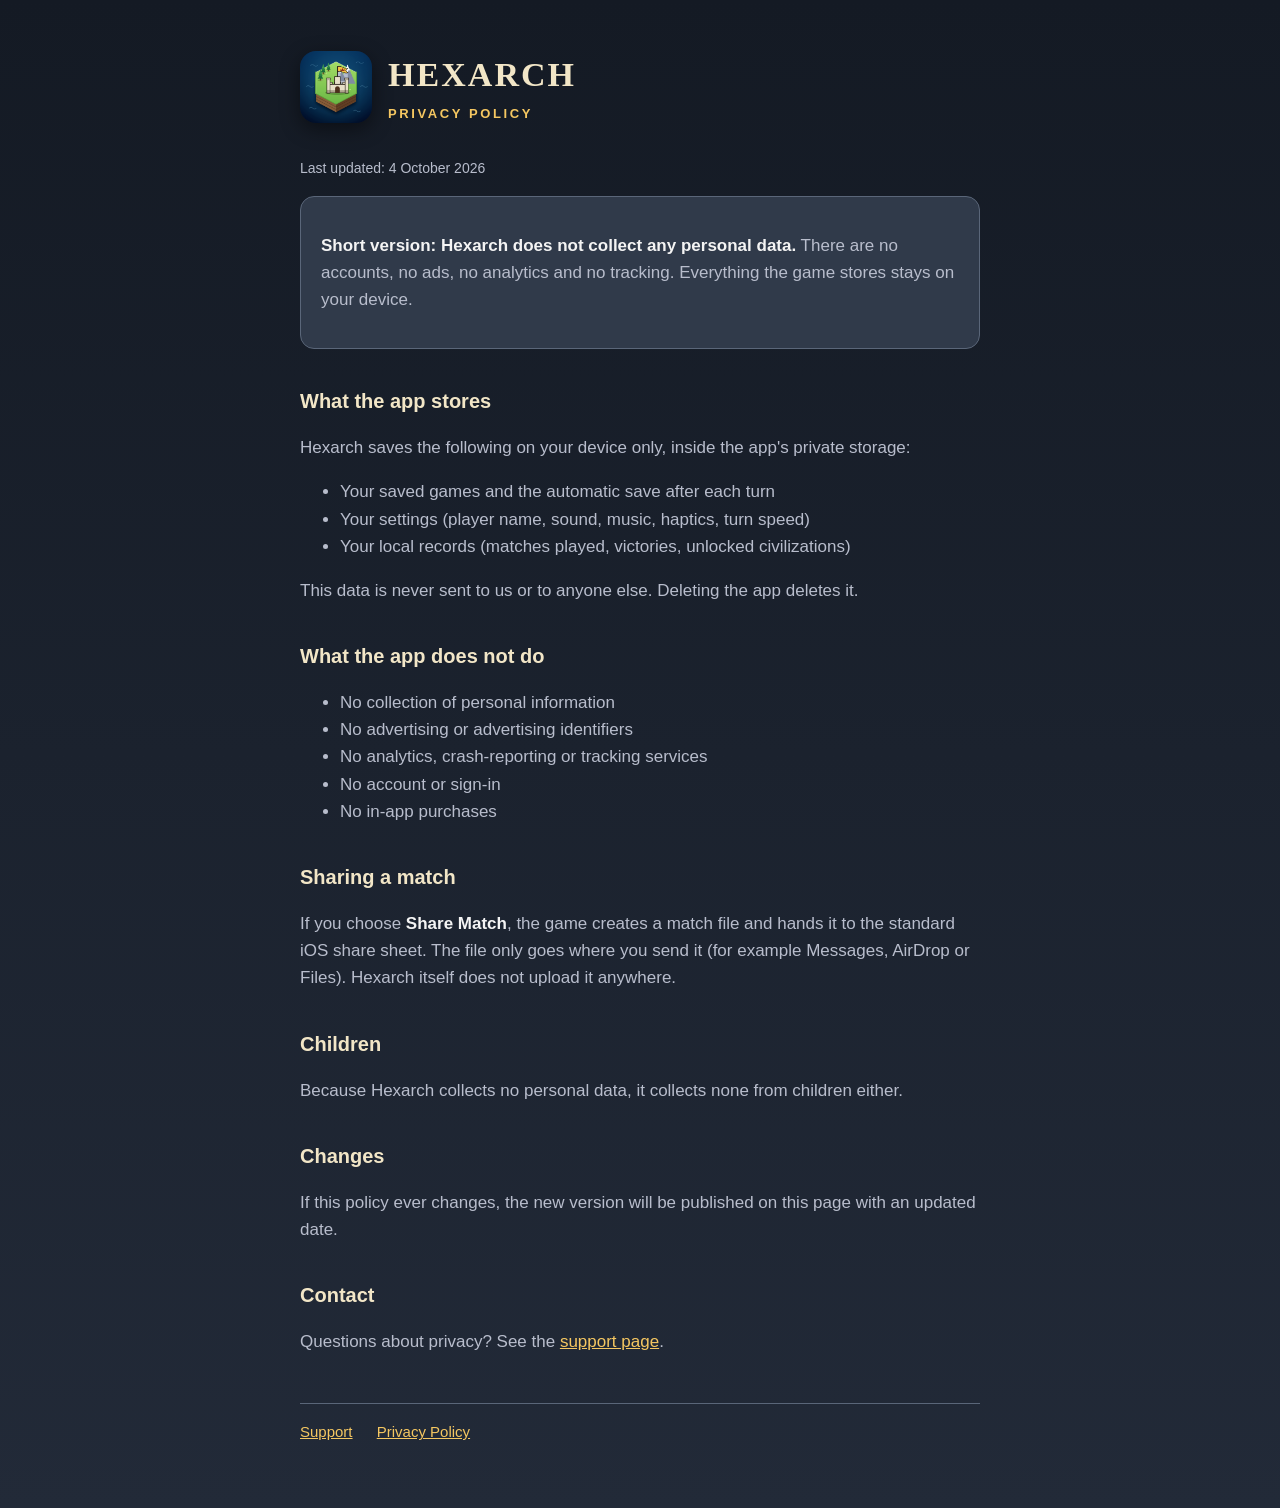
==== privacy.html @ 6b00a0af "Hexarch support and privacy pages" ====
<!DOCTYPE html>
<html lang="en">
<head>
  <meta charset="utf-8">
  <meta name="viewport" content="width=device-width, initial-scale=1">
  <title>Hexarch – Privacy Policy</title>
  <link rel="icon" href="icon.png">
  <link rel="stylesheet" href="style.css">
</head>
<body>
<main>
  <header>
    <img src="icon.png" alt="Hexarch app icon">
    <div>
      <h1>HEXARCH</h1>
      <p class="tagline">Privacy Policy</p>
    </div>
  </header>

  <p class="updated">Last updated: 4 October 2026</p>

  <div class="card">
    <p><strong>Short version: Hexarch does not collect any personal data.</strong>
    There are no accounts, no ads, no analytics and no tracking. Everything the
    game stores stays on your device.</p>
  </div>

  <h2>What the app stores</h2>
  <p>Hexarch saves the following on your device only, inside the app's private storage:</p>
  <ul>
    <li>Your saved games and the automatic save after each turn</li>
    <li>Your settings (player name, sound, music, haptics, turn speed)</li>
    <li>Your local records (matches played, victories, unlocked civilizations)</li>
  </ul>
  <p>This data is never sent to us or to anyone else. Deleting the app deletes it.</p>

  <h2>What the app does not do</h2>
  <ul>
    <li>No collection of personal information</li>
    <li>No advertising or advertising identifiers</li>
    <li>No analytics, crash-reporting or tracking services</li>
    <li>No account or sign-in</li>
    <li>No in-app purchases</li>
  </ul>

  <h2>Sharing a match</h2>
  <p>If you choose <strong>Share Match</strong>, the game creates a match file and
  hands it to the standard iOS share sheet. The file only goes where you send it
  (for example Messages, AirDrop or Files). Hexarch itself does not upload it anywhere.</p>

  <h2>Children</h2>
  <p>Because Hexarch collects no personal data, it collects none from children either.</p>

  <h2>Changes</h2>
  <p>If this policy ever changes, the new version will be published on this page
  with an updated date.</p>

  <h2>Contact</h2>
  <p>Questions about privacy? See the <a href="index.html">support page</a>.</p>

  <nav>
    <a href="index.html">Support</a>
    <a href="privacy.html">Privacy Policy</a>
  </nav>
</main>
</body>
</html>
---- style.css ----
:root {
  --bg: #141a24;
  --bg-2: #222a38;
  --card: #303a4a;
  --stroke: #5a6679;
  --text: #f4f4f4;
  --muted: #b8bdcc;
  --parchment: #f2e6c7;
  --gold: #f5c761;
}

* { box-sizing: border-box; }

body {
  margin: 0;
  min-height: 100vh;
  background: linear-gradient(180deg, var(--bg) 0%, var(--bg-2) 100%);
  color: var(--text);
  font: 17px/1.6 -apple-system, BlinkMacSystemFont, "Segoe UI", Helvetica, Arial, sans-serif;
}

main {
  max-width: 720px;
  margin: 0 auto;
  padding: 48px 20px 64px;
}

header {
  display: flex;
  align-items: center;
  gap: 16px;
  margin-bottom: 32px;
}

header img {
  width: 72px;
  height: 72px;
  border-radius: 16px;
  box-shadow: 0 6px 20px rgba(0, 0, 0, 0.45);
}

h1 {
  margin: 0;
  font-family: Georgia, "Times New Roman", serif;
  font-size: 34px;
  letter-spacing: 0.06em;
  color: var(--parchment);
}

.tagline {
  margin: 2px 0 0;
  color: var(--gold);
  font-size: 13px;
  font-weight: 700;
  letter-spacing: 0.2em;
  text-transform: uppercase;
}

h2 {
  margin: 36px 0 8px;
  font-size: 20px;
  color: var(--parchment);
}

p, li { color: var(--muted); }
strong { color: var(--text); }

a { color: var(--gold); }

.card {
  background: var(--card);
  border: 1px solid var(--stroke);
  border-radius: 14px;
  padding: 18px 20px;
  margin: 16px 0;
}

.button {
  display: inline-block;
  margin-top: 8px;
  padding: 12px 20px;
  border-radius: 12px;
  background: var(--gold);
  color: var(--bg);
  font-weight: 700;
  text-decoration: none;
}

nav {
  margin-top: 48px;
  padding-top: 16px;
  border-top: 1px solid var(--stroke);
  font-size: 15px;
}

nav a { margin-right: 20px; }

.updated {
  font-size: 14px;
  color: var(--muted);
}
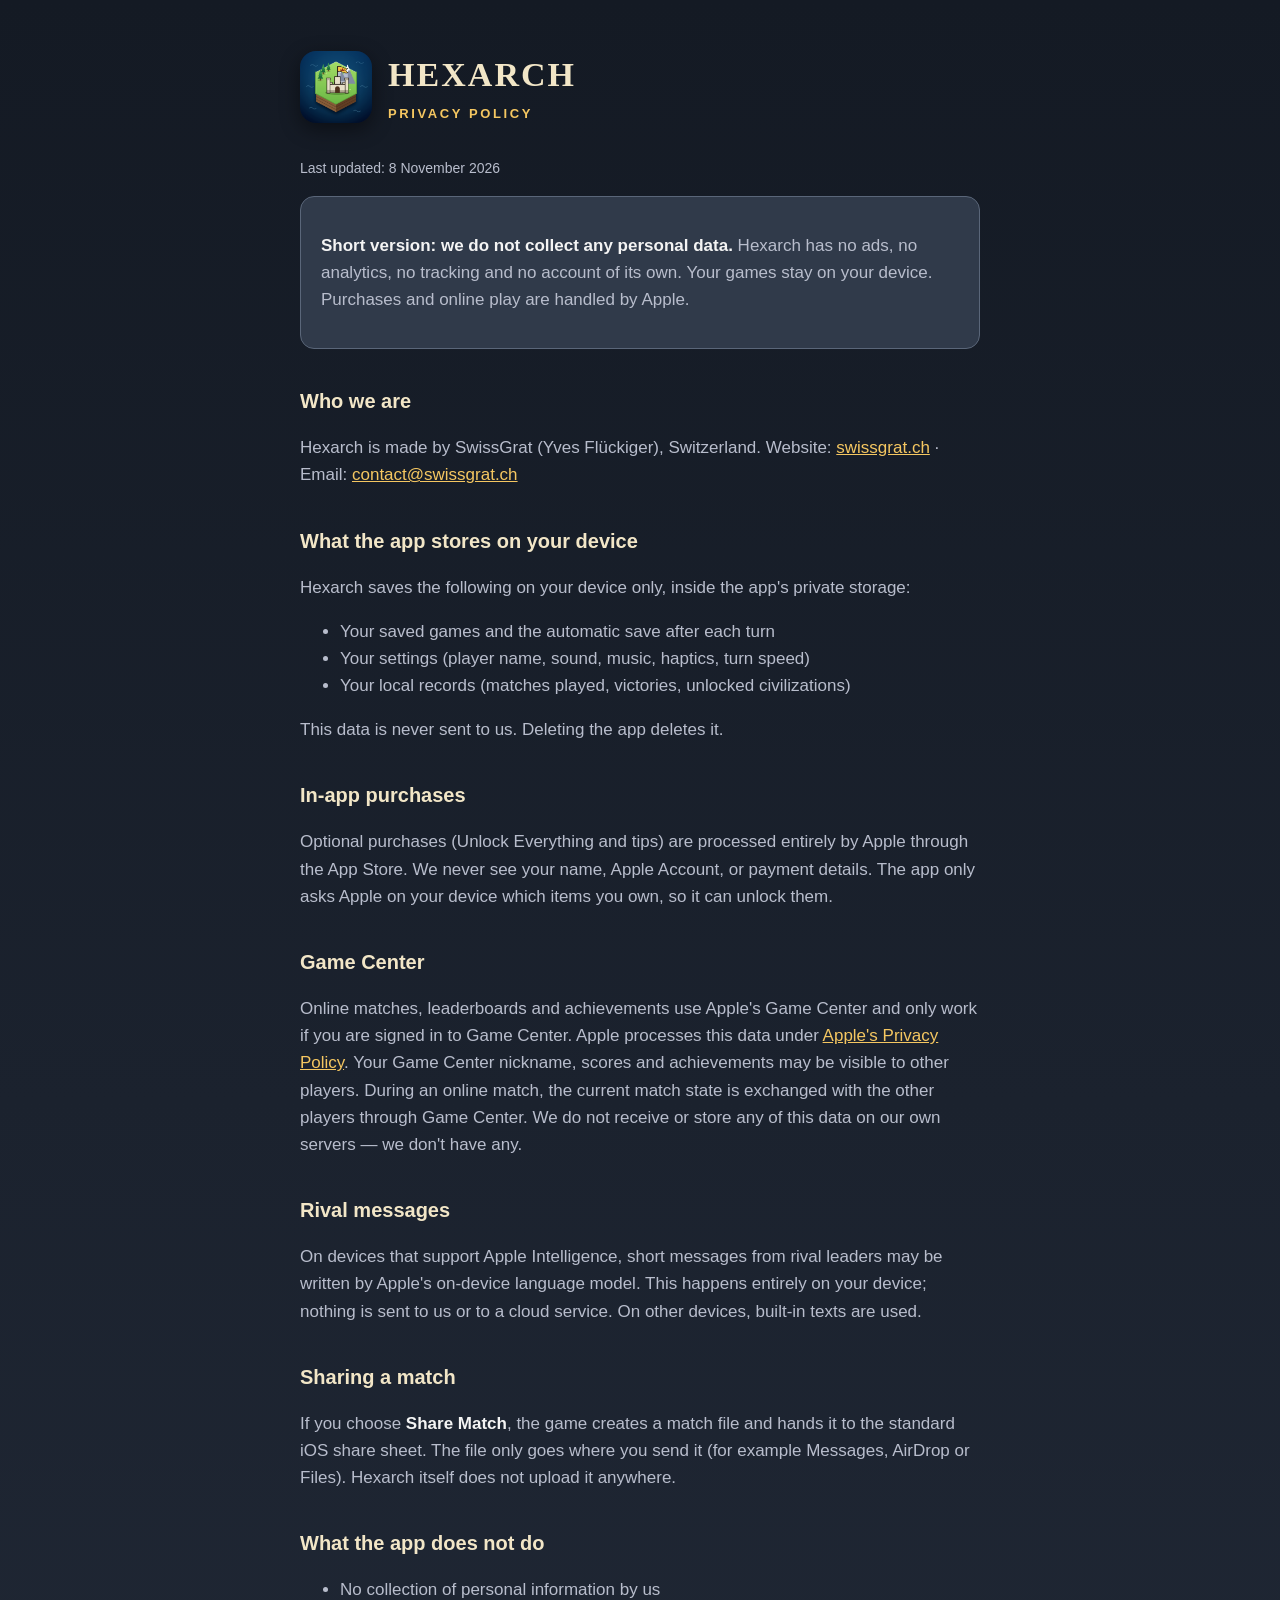
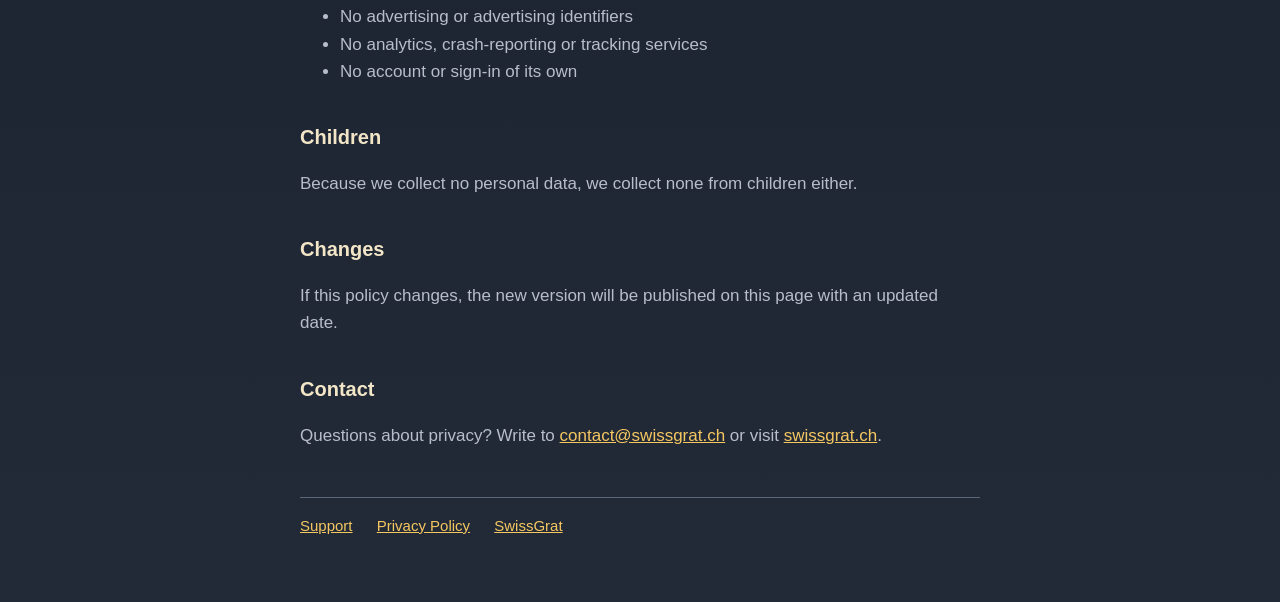
==== commit 81af74f7: "Support and privacy for 1.1: in-app purchases, Game Center, on-device rival messages, contact via sw" ====
--- a/privacy.html
+++ b/privacy.html
@@ -17,50 +17,76 @@
     </div>
   </header>
 
-  <p class="updated">Last updated: 4 October 2026</p>
+  <p class="updated">Last updated: 8 November 2026</p>
 
   <div class="card">
-    <p><strong>Short version: Hexarch does not collect any personal data.</strong>
-    There are no accounts, no ads, no analytics and no tracking. Everything the
-    game stores stays on your device.</p>
+    <p><strong>Short version: we do not collect any personal data.</strong>
+    Hexarch has no ads, no analytics, no tracking and no account of its own.
+    Your games stay on your device. Purchases and online play are handled by Apple.</p>
   </div>
 
-  <h2>What the app stores</h2>
+  <h2>Who we are</h2>
+  <p>Hexarch is made by SwissGrat (Yves Flückiger), Switzerland.
+  Website: <a href="https://swissgrat.ch">swissgrat.ch</a> ·
+  Email: <a href="mailto:contact@swissgrat.ch">contact@swissgrat.ch</a></p>
+
+  <h2>What the app stores on your device</h2>
   <p>Hexarch saves the following on your device only, inside the app's private storage:</p>
   <ul>
     <li>Your saved games and the automatic save after each turn</li>
     <li>Your settings (player name, sound, music, haptics, turn speed)</li>
     <li>Your local records (matches played, victories, unlocked civilizations)</li>
   </ul>
-  <p>This data is never sent to us or to anyone else. Deleting the app deletes it.</p>
+  <p>This data is never sent to us. Deleting the app deletes it.</p>
 
-  <h2>What the app does not do</h2>
-  <ul>
-    <li>No collection of personal information</li>
-    <li>No advertising or advertising identifiers</li>
-    <li>No analytics, crash-reporting or tracking services</li>
-    <li>No account or sign-in</li>
-    <li>No in-app purchases</li>
-  </ul>
+  <h2>In-app purchases</h2>
+  <p>Optional purchases (Unlock Everything and tips) are processed entirely by Apple
+  through the App Store. We never see your name, Apple Account, or payment details.
+  The app only asks Apple on your device which items you own, so it can unlock them.</p>
+
+  <h2>Game Center</h2>
+  <p>Online matches, leaderboards and achievements use Apple's Game Center and only
+  work if you are signed in to Game Center. Apple processes this data under
+  <a href="https://www.apple.com/legal/privacy/">Apple's Privacy Policy</a>. Your Game
+  Center nickname, scores and achievements may be visible to other players. During an
+  online match, the current match state is exchanged with the other players through
+  Game Center. We do not receive or store any of this data on our own servers — we
+  don't have any.</p>
+
+  <h2>Rival messages</h2>
+  <p>On devices that support Apple Intelligence, short messages from rival leaders may
+  be written by Apple's on-device language model. This happens entirely on your device;
+  nothing is sent to us or to a cloud service. On other devices, built-in texts are used.</p>
 
   <h2>Sharing a match</h2>
   <p>If you choose <strong>Share Match</strong>, the game creates a match file and
   hands it to the standard iOS share sheet. The file only goes where you send it
   (for example Messages, AirDrop or Files). Hexarch itself does not upload it anywhere.</p>
 
+  <h2>What the app does not do</h2>
+  <ul>
+    <li>No collection of personal information by us</li>
+    <li>No advertising or advertising identifiers</li>
+    <li>No analytics, crash-reporting or tracking services</li>
+    <li>No account or sign-in of its own</li>
+  </ul>
+
   <h2>Children</h2>
-  <p>Because Hexarch collects no personal data, it collects none from children either.</p>
+  <p>Because we collect no personal data, we collect none from children either.</p>
 
   <h2>Changes</h2>
-  <p>If this policy ever changes, the new version will be published on this page
+  <p>If this policy changes, the new version will be published on this page
   with an updated date.</p>
 
   <h2>Contact</h2>
-  <p>Questions about privacy? See the <a href="index.html">support page</a>.</p>
+  <p>Questions about privacy? Write to
+  <a href="mailto:contact@swissgrat.ch">contact@swissgrat.ch</a> or visit
+  <a href="https://swissgrat.ch">swissgrat.ch</a>.</p>
 
   <nav>
     <a href="index.html">Support</a>
     <a href="privacy.html">Privacy Policy</a>
+    <a href="https://swissgrat.ch">SwissGrat</a>
   </nav>
 </main>
 </body>
